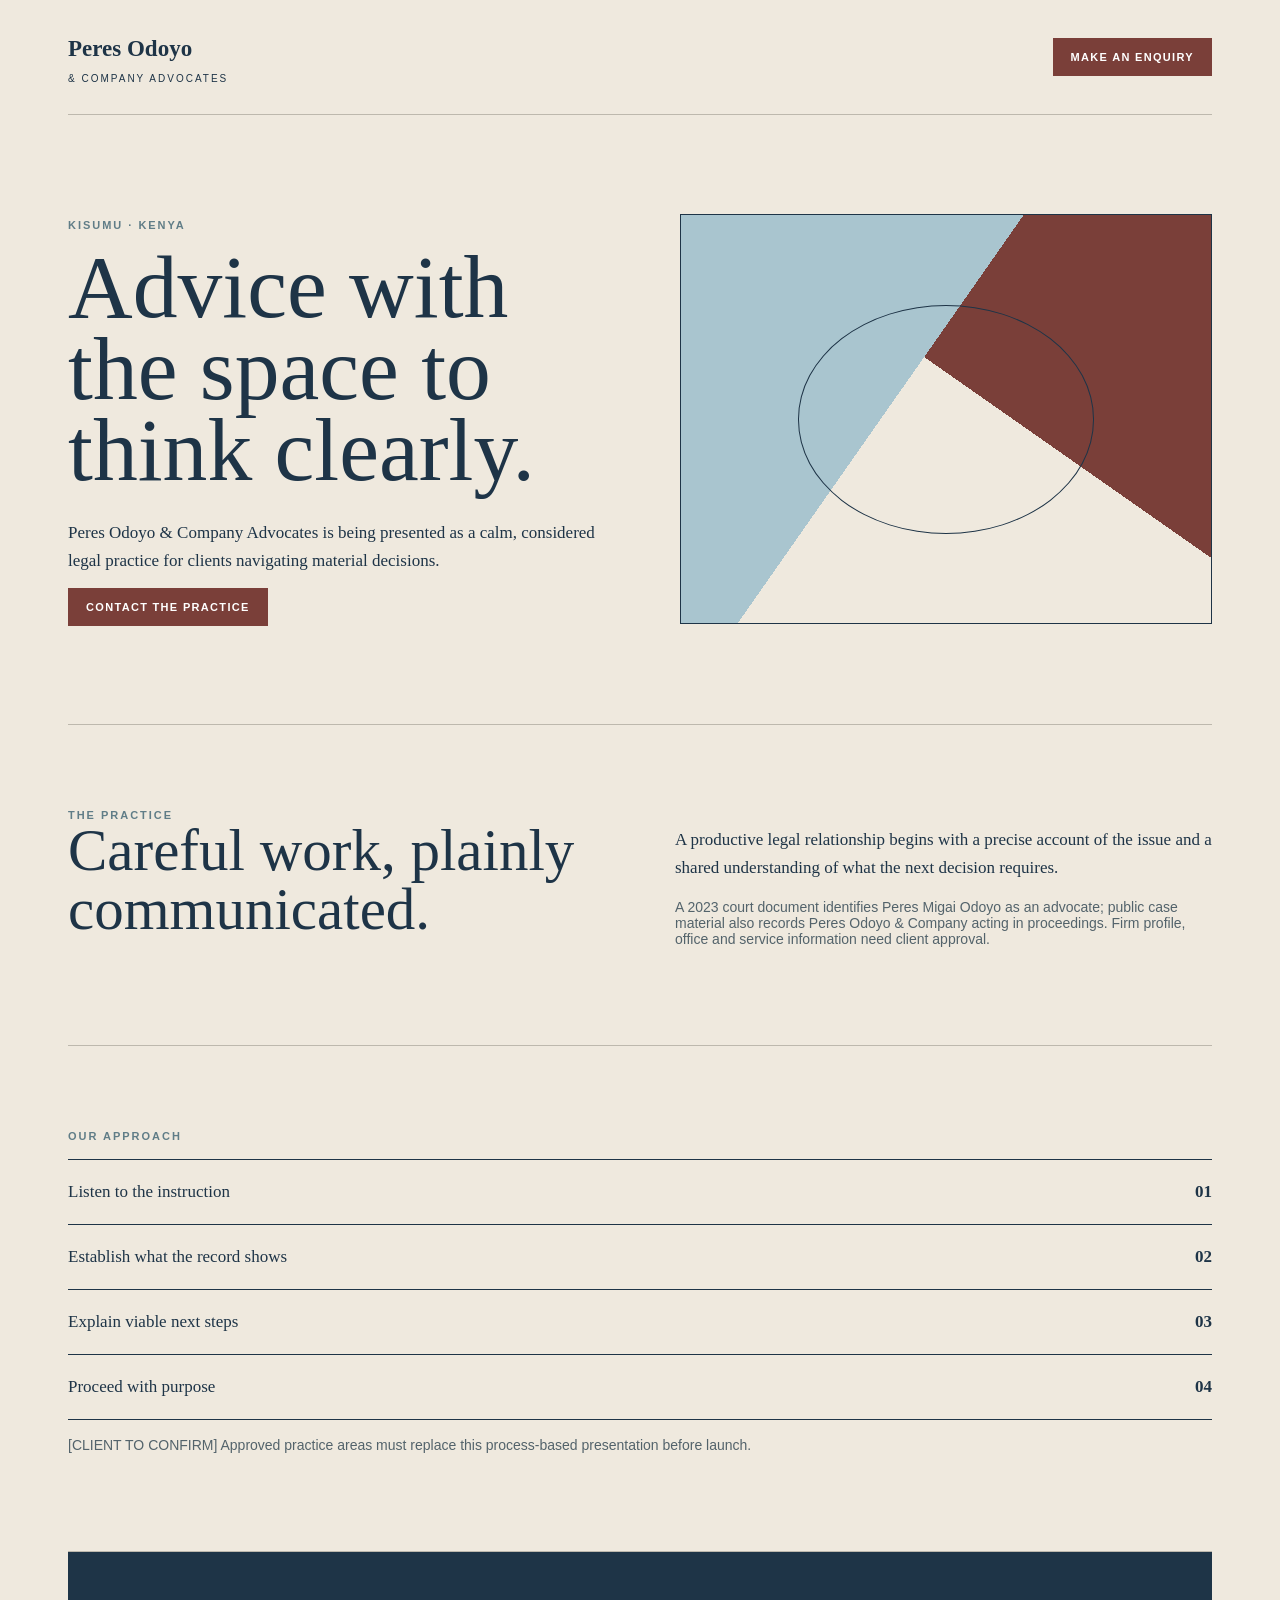
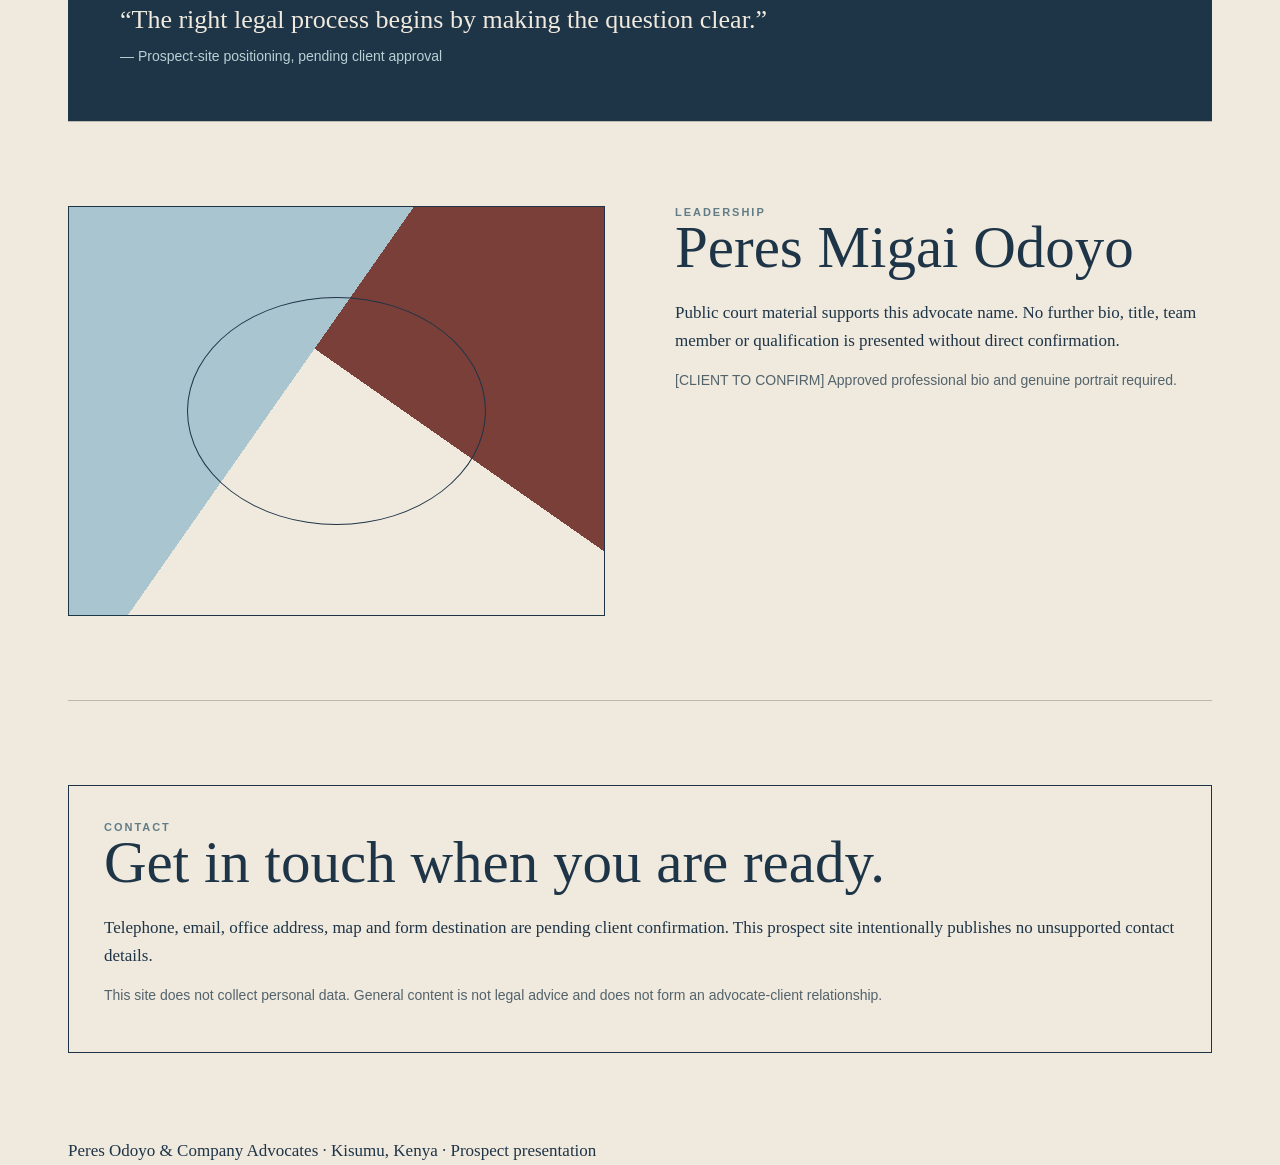
==== index.html @ 9a0f662a "Build initial Wakili Watech prospect site" ====
<!doctype html><html lang="en"><head><meta charset="utf-8"><meta name="viewport" content="width=device-width,initial-scale=1"><title>Peres Odoyo & Company Advocates | Kisumu</title><meta name="description" content="Peres Odoyo & Company Advocates — legal counsel in Kisumu, Kenya."><meta name="robots" content="noindex,nofollow"><link rel="canonical" href="https://peres-odoyo-advocates.vercel.app/"><style>:root{--ink:#1e3447;--sky:#a9c5cf;--sand:#efe9de;--accent:#7a3f39}*{box-sizing:border-box}body{margin:0;background:var(--sand);color:var(--ink);font:17px/1.65 Georgia,serif}a{color:inherit}header,main,footer{max-width:1200px;margin:auto;padding-inline:28px}header{padding-block:30px;display:flex;justify-content:space-between;align-items:center}.logo{font-size:23px;font-weight:bold}.logo small{display:block;font:10px Arial;letter-spacing:.2em;margin-top:5px}.button{background:var(--accent);padding:13px 18px;color:#fff;text-decoration:none;font:700 11px Arial;letter-spacing:.12em;text-transform:uppercase}.hero{min-height:610px;display:grid;grid-template-columns:1fr 1fr;gap:80px;align-items:center}.hero h1{font:500 clamp(52px,7vw,94px)/.91 Georgia,serif;margin:15px 0 28px}.label{font:700 11px Arial;letter-spacing:.18em;text-transform:uppercase;color:#607d87}.art{height:410px;background:linear-gradient(125deg,var(--sky) 0 42%,transparent 42%),linear-gradient(35deg,transparent 0 56%,var(--accent) 56%);border:1px solid var(--ink);position:relative}.art:after{content:"";position:absolute;inset:22%;border:1px solid var(--ink);border-radius:50%}section{padding:84px 0;border-top:1px solid #bdb8ad}.pair{display:grid;grid-template-columns:1fr 1fr;gap:70px}h2{font:500 clamp(36px,5vw,59px)/1 Georgia,serif;margin:0 0 22px}.list{padding:0;list-style:none;border-top:1px solid var(--ink)}.list li{padding:18px 0;border-bottom:1px solid var(--ink);display:flex;justify-content:space-between}.quote{background:var(--ink);color:var(--sand);padding:52px;font-size:26px;line-height:1.25}.small{font:14px Arial;color:#53636b}.contact{border:1px solid var(--ink);padding:35px}@media(max-width:700px){.hero,.pair{grid-template-columns:1fr;gap:38px}.hero{padding:55px 0}.art{height:260px}section{padding:60px 0}}</style></head><body><header><div class="logo">Peres Odoyo <small>& COMPANY ADVOCATES</small></div><a class="button" href="#contact">Make an enquiry</a></header><main><section class="hero"><div><div class="label">Kisumu · Kenya</div><h1>Advice with the space to think clearly.</h1><p>Peres Odoyo & Company Advocates is being presented as a calm, considered legal practice for clients navigating material decisions.</p><a class="button" href="#contact">Contact the practice</a></div><div class="art" aria-hidden="true"></div></section><section class="pair" id="about"><div><div class="label">The practice</div><h2>Careful work, plainly communicated.</h2></div><div><p>A productive legal relationship begins with a precise account of the issue and a shared understanding of what the next decision requires.</p><p class="small">A 2023 court document identifies Peres Migai Odoyo as an advocate; public case material also records Peres Odoyo & Company acting in proceedings. Firm profile, office and service information need client approval.</p></div></section><section id="approach"><div class="label">Our approach</div><ul class="list"><li><span>Listen to the instruction</span><b>01</b></li><li><span>Establish what the record shows</span><b>02</b></li><li><span>Explain viable next steps</span><b>03</b></li><li><span>Proceed with purpose</span><b>04</b></li></ul><p class="small">[CLIENT TO CONFIRM] Approved practice areas must replace this process-based presentation before launch.</p></section><section class="quote">“The right legal process begins by making the question clear.”<br><span class="small" style="color:#b9d0d4">— Prospect-site positioning, pending client approval</span></section><section class="pair" id="people"><div class="art" aria-label="Client-supplied portrait required"></div><div><div class="label">Leadership</div><h2>Peres Migai Odoyo</h2><p>Public court material supports this advocate name. No further bio, title, team member or qualification is presented without direct confirmation.</p><p class="small">[CLIENT TO CONFIRM] Approved professional bio and genuine portrait required.</p></div></section><section id="contact"><div class="contact"><div class="label">Contact</div><h2>Get in touch when you are ready.</h2><p>Telephone, email, office address, map and form destination are pending client confirmation. This prospect site intentionally publishes no unsupported contact details.</p><p class="small">This site does not collect personal data. General content is not legal advice and does not form an advocate-client relationship.</p></div></section></main><footer>Peres Odoyo & Company Advocates · Kisumu, Kenya · Prospect presentation</footer></body></html>
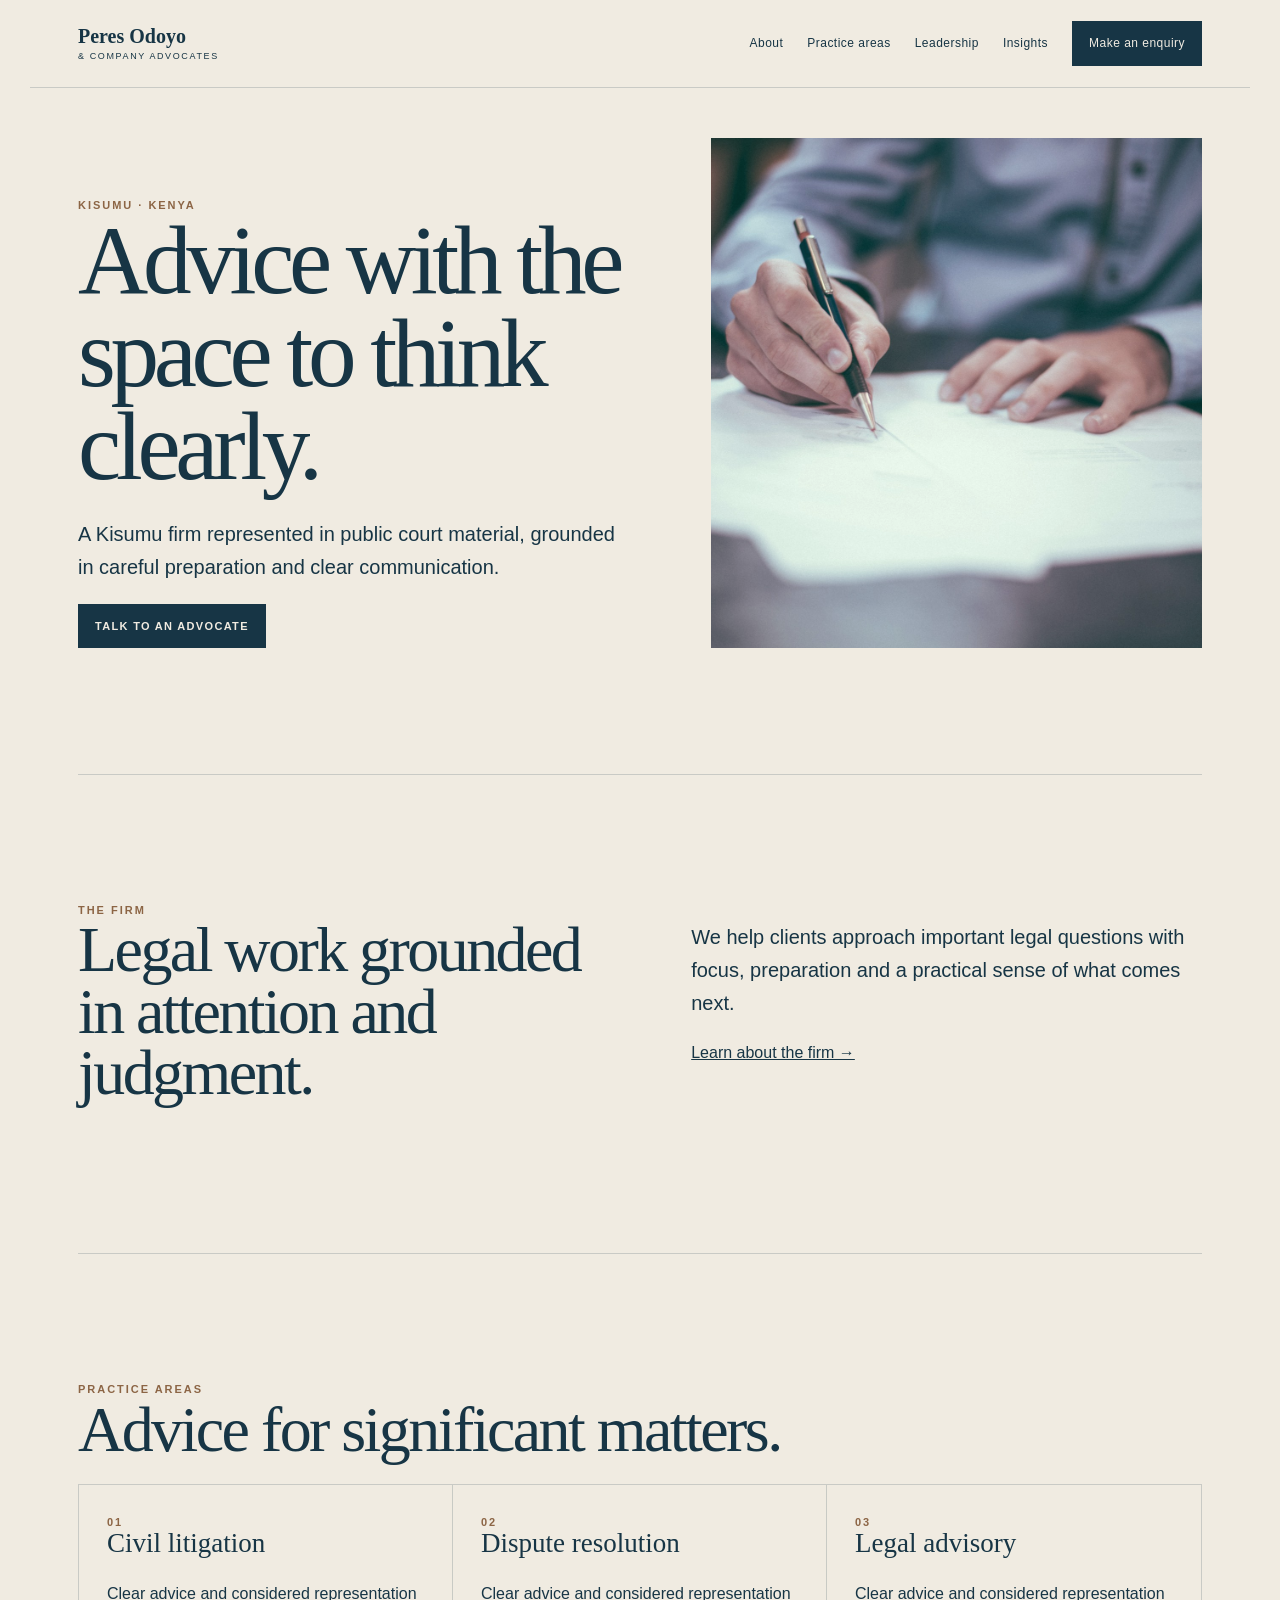
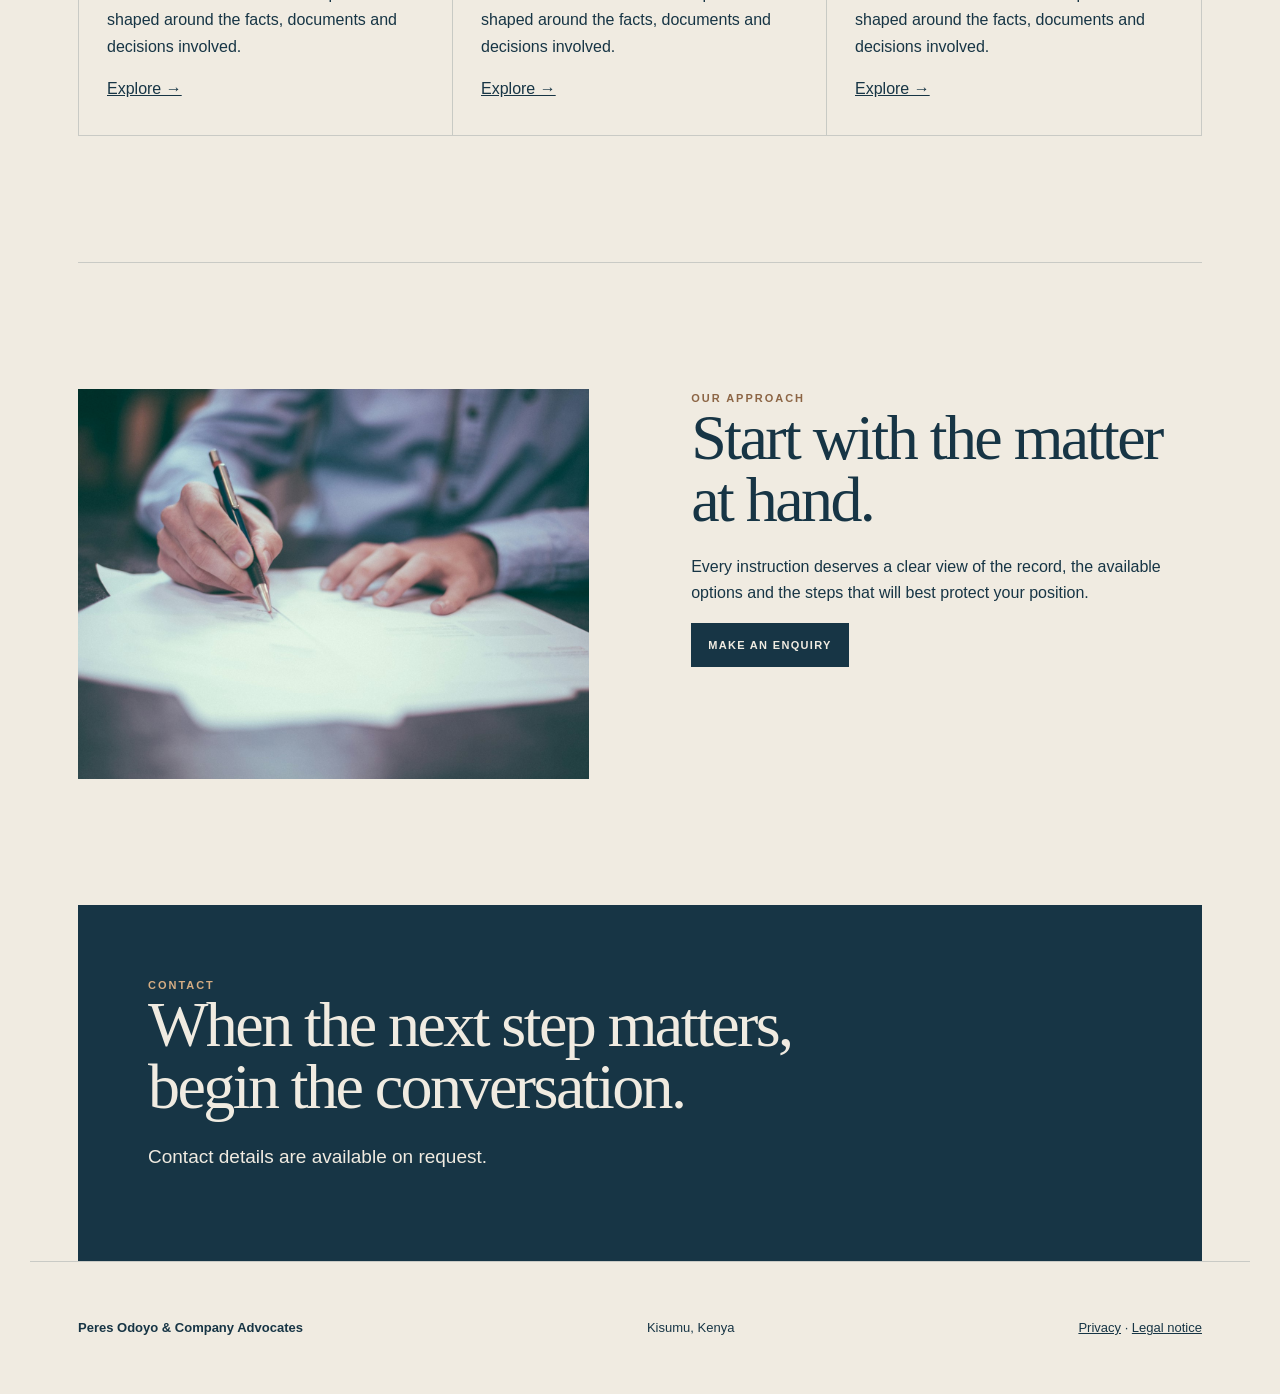
==== commit b0c59507: "Rebuild as full editorial law firm website" ====
--- a/index.html
+++ b/index.html
@@ -1 +1 @@
-<!doctype html><html lang="en"><head><meta charset="utf-8"><meta name="viewport" content="width=device-width,initial-scale=1"><title>Peres Odoyo & Company Advocates | Kisumu</title><meta name="description" content="Peres Odoyo & Company Advocates — legal counsel in Kisumu, Kenya."><meta name="robots" content="noindex,nofollow"><link rel="canonical" href="https://peres-odoyo-advocates.vercel.app/"><style>:root{--ink:#1e3447;--sky:#a9c5cf;--sand:#efe9de;--accent:#7a3f39}*{box-sizing:border-box}body{margin:0;background:var(--sand);color:var(--ink);font:17px/1.65 Georgia,serif}a{color:inherit}header,main,footer{max-width:1200px;margin:auto;padding-inline:28px}header{padding-block:30px;display:flex;justify-content:space-between;align-items:center}.logo{font-size:23px;font-weight:bold}.logo small{display:block;font:10px Arial;letter-spacing:.2em;margin-top:5px}.button{background:var(--accent);padding:13px 18px;color:#fff;text-decoration:none;font:700 11px Arial;letter-spacing:.12em;text-transform:uppercase}.hero{min-height:610px;display:grid;grid-template-columns:1fr 1fr;gap:80px;align-items:center}.hero h1{font:500 clamp(52px,7vw,94px)/.91 Georgia,serif;margin:15px 0 28px}.label{font:700 11px Arial;letter-spacing:.18em;text-transform:uppercase;color:#607d87}.art{height:410px;background:linear-gradient(125deg,var(--sky) 0 42%,transparent 42%),linear-gradient(35deg,transparent 0 56%,var(--accent) 56%);border:1px solid var(--ink);position:relative}.art:after{content:"";position:absolute;inset:22%;border:1px solid var(--ink);border-radius:50%}section{padding:84px 0;border-top:1px solid #bdb8ad}.pair{display:grid;grid-template-columns:1fr 1fr;gap:70px}h2{font:500 clamp(36px,5vw,59px)/1 Georgia,serif;margin:0 0 22px}.list{padding:0;list-style:none;border-top:1px solid var(--ink)}.list li{padding:18px 0;border-bottom:1px solid var(--ink);display:flex;justify-content:space-between}.quote{background:var(--ink);color:var(--sand);padding:52px;font-size:26px;line-height:1.25}.small{font:14px Arial;color:#53636b}.contact{border:1px solid var(--ink);padding:35px}@media(max-width:700px){.hero,.pair{grid-template-columns:1fr;gap:38px}.hero{padding:55px 0}.art{height:260px}section{padding:60px 0}}</style></head><body><header><div class="logo">Peres Odoyo <small>& COMPANY ADVOCATES</small></div><a class="button" href="#contact">Make an enquiry</a></header><main><section class="hero"><div><div class="label">Kisumu · Kenya</div><h1>Advice with the space to think clearly.</h1><p>Peres Odoyo & Company Advocates is being presented as a calm, considered legal practice for clients navigating material decisions.</p><a class="button" href="#contact">Contact the practice</a></div><div class="art" aria-hidden="true"></div></section><section class="pair" id="about"><div><div class="label">The practice</div><h2>Careful work, plainly communicated.</h2></div><div><p>A productive legal relationship begins with a precise account of the issue and a shared understanding of what the next decision requires.</p><p class="small">A 2023 court document identifies Peres Migai Odoyo as an advocate; public case material also records Peres Odoyo & Company acting in proceedings. Firm profile, office and service information need client approval.</p></div></section><section id="approach"><div class="label">Our approach</div><ul class="list"><li><span>Listen to the instruction</span><b>01</b></li><li><span>Establish what the record shows</span><b>02</b></li><li><span>Explain viable next steps</span><b>03</b></li><li><span>Proceed with purpose</span><b>04</b></li></ul><p class="small">[CLIENT TO CONFIRM] Approved practice areas must replace this process-based presentation before launch.</p></section><section class="quote">“The right legal process begins by making the question clear.”<br><span class="small" style="color:#b9d0d4">— Prospect-site positioning, pending client approval</span></section><section class="pair" id="people"><div class="art" aria-label="Client-supplied portrait required"></div><div><div class="label">Leadership</div><h2>Peres Migai Odoyo</h2><p>Public court material supports this advocate name. No further bio, title, team member or qualification is presented without direct confirmation.</p><p class="small">[CLIENT TO CONFIRM] Approved professional bio and genuine portrait required.</p></div></section><section id="contact"><div class="contact"><div class="label">Contact</div><h2>Get in touch when you are ready.</h2><p>Telephone, email, office address, map and form destination are pending client confirmation. This prospect site intentionally publishes no unsupported contact details.</p><p class="small">This site does not collect personal data. General content is not legal advice and does not form an advocate-client relationship.</p></div></section></main><footer>Peres Odoyo & Company Advocates · Kisumu, Kenya · Prospect presentation</footer></body></html>
+<!doctype html><html lang="en"><head><meta charset="utf-8"><meta name="viewport" content="width=device-width,initial-scale=1"><title>Peres Odoyo & Company Advocates</title><meta name="description" content="Peres Odoyo & Company Advocates — legal counsel in Kisumu, Kenya."><link rel="canonical" href="https://peres-odoyo-advocates.vercel.app/"><meta property="og:title" content="Peres Odoyo & Company Advocates"><meta property="og:description" content="Peres Odoyo & Company Advocates — legal counsel in Kisumu, Kenya."><meta property="og:image" content="https://peres-odoyo-advocates.vercel.app/assets/hero.jpg"><meta name="twitter:card" content="summary_large_image"><link rel="manifest" href="/manifest.webmanifest"><link rel="preload" as="image" href="/assets/hero.jpg"><style>:root{--ink:#173545;--paper:#f0ebe1;--accent:#b47d4b;--line:color-mix(in srgb,var(--ink) 18%,transparent)}*{box-sizing:border-box}html{scroll-behavior:smooth}body{margin:0;background:var(--paper);color:var(--ink);font:16px/1.65 Arial,sans-serif}a{color:inherit}header,main,footer{max-width:1220px;margin:auto;padding-inline:clamp(20px,4vw,48px)}header{height:88px;display:flex;align-items:center;justify-content:space-between;border-bottom:1px solid var(--line)}.logo{text-decoration:none;font:600 20px/1 Georgia,serif}.logo small{display:block;font:9px Arial;letter-spacing:.18em;margin-top:5px}nav{display:flex;align-items:center;gap:24px;font-size:12px;letter-spacing:.04em}nav a{text-decoration:none}.navcta,.button{background:var(--ink);color:var(--paper);padding:13px 17px}.menu{display:none}section{padding:clamp(68px,10vw,126px) 0;border-top:1px solid var(--line)}.hero{border:0;padding-top:50px;display:grid;grid-template-columns:1.05fr .95fr;gap:clamp(32px,7vw,90px);align-items:end;min-height:640px}.kicker{font-size:11px;font-weight:700;letter-spacing:.18em;text-transform:uppercase;color:#8c6545}h1,h2,h3{font-family:Georgia,serif;font-weight:500;line-height:.96;margin:0 0 24px}h1{font-size:clamp(54px,7.6vw,106px);letter-spacing:-.055em}h2{font-size:clamp(38px,5vw,66px);letter-spacing:-.04em}.hero p,.intro{font-size:20px;max-width:570px}.heroimg{width:100%;height:510px;object-fit:cover;display:block;filter:saturate(.8) contrast(1.03)}.button{display:inline-block;text-decoration:none;font-size:11px;letter-spacing:.12em;text-transform:uppercase;font-weight:bold}.twocol{display:grid;grid-template-columns:1fr 1fr;gap:clamp(35px,8vw,110px)}.cards{display:grid;grid-template-columns:repeat(3,1fr);border:1px solid var(--line)}.card{padding:28px;border-right:1px solid var(--line);min-height:250px}.card:last-child{border:0}.card h3{font-size:27px}.wideimage{width:100%;height:390px;object-fit:cover}.band{background:var(--ink);color:var(--paper);padding:clamp(36px,6vw,70px)}.band h2{max-width:700px}.details{font-size:19px}.legal{font-size:14px;max-width:760px;color:color-mix(in srgb,var(--ink) 74%,transparent)}footer{padding-block:55px;font-size:13px;border-top:1px solid var(--line)}footer div{display:flex;justify-content:space-between;gap:20px;flex-wrap:wrap}.pagehero{padding:110px 0 72px}.list{padding:0;margin:35px 0;list-style:none;border-top:1px solid var(--line)}.list li{padding:25px 0;border-bottom:1px solid var(--line);display:grid;grid-template-columns:1fr 2fr;gap:30px}.list b{font:500 30px Georgia,serif}@media(max-width:760px){header{height:76px}nav{display:none}.menu{display:block;border:0;background:none;color:var(--ink);font:12px Arial;letter-spacing:.1em;text-transform:uppercase}.hero,.twocol{grid-template-columns:1fr}.hero{min-height:auto;padding-top:60px}.heroimg{height:350px}.cards{grid-template-columns:1fr}.card{border-right:0;border-bottom:1px solid var(--line);min-height:0}.card:last-child{border-bottom:0}.list li{grid-template-columns:1fr;gap:9px}section{padding:70px 0}}@media(prefers-reduced-motion:reduce){html{scroll-behavior:auto}}</style><script type="application/ld+json">{"@context":"https://schema.org","@type":"LegalService","name":"Peres Odoyo & Company Advocates","address":{"@type":"PostalAddress","addressLocality":"Kisumu","addressCountry":"KE"}}</script></head><body><header><a class="logo" href="/">Peres Odoyo<small>& COMPANY ADVOCATES</small></a><button class="menu" aria-label="Open navigation">Menu</button><nav><a href="/about.html">About</a><a href="/practice-areas.html">Practice areas</a><a href="/about.html#leadership">Leadership</a><a href="/insights.html">Insights</a><a href="/contact.html" class="navcta">Make an enquiry</a></nav></header><main><section class="hero"><div><div class="kicker">Kisumu · Kenya</div><h1>Advice with the space to think clearly.</h1><p>A Kisumu firm represented in public court material, grounded in careful preparation and clear communication.</p><a class="button" href="/contact.html">Talk to an advocate</a></div><img class="heroimg" src="/assets/hero.jpg" alt="Quiet document preparation"></section><section class="twocol"><div><div class="kicker">The firm</div><h2>Legal work grounded in attention and judgment.</h2></div><div><p class="intro">We help clients approach important legal questions with focus, preparation and a practical sense of what comes next.</p><a href="/about.html">Learn about the firm →</a></div></section><section><div class="kicker">Practice areas</div><h2>Advice for significant matters.</h2><div class="cards"><article class="card"><div class="kicker">01</div><h3>Civil litigation</h3><p>Clear advice and considered representation shaped around the facts, documents and decisions involved.</p><a href="/practice-areas.html">Explore →</a></article><article class="card"><div class="kicker">02</div><h3>Dispute resolution</h3><p>Clear advice and considered representation shaped around the facts, documents and decisions involved.</p><a href="/practice-areas.html">Explore →</a></article><article class="card"><div class="kicker">03</div><h3>Legal advisory</h3><p>Clear advice and considered representation shaped around the facts, documents and decisions involved.</p><a href="/practice-areas.html">Explore →</a></article></div></section><section class="twocol"><img class="wideimage" src="/assets/editorial.jpg" alt="Professional documents and workspace"><div><div class="kicker">Our approach</div><h2>Start with the matter at hand.</h2><p>Every instruction deserves a clear view of the record, the available options and the steps that will best protect your position.</p><a class="button" href="/contact.html">Make an enquiry</a></div></section><section class="band"><div class="kicker" style="color:#d5ad83">Contact</div><h2>When the next step matters, begin the conversation.</h2><p class="details">Contact details are available on request.</p></section></main><footer><div><strong>Peres Odoyo & Company Advocates</strong><span>Kisumu, Kenya</span><span><a href="/privacy.html">Privacy</a> · <a href="/terms.html">Legal notice</a></span></div></footer></body></html>
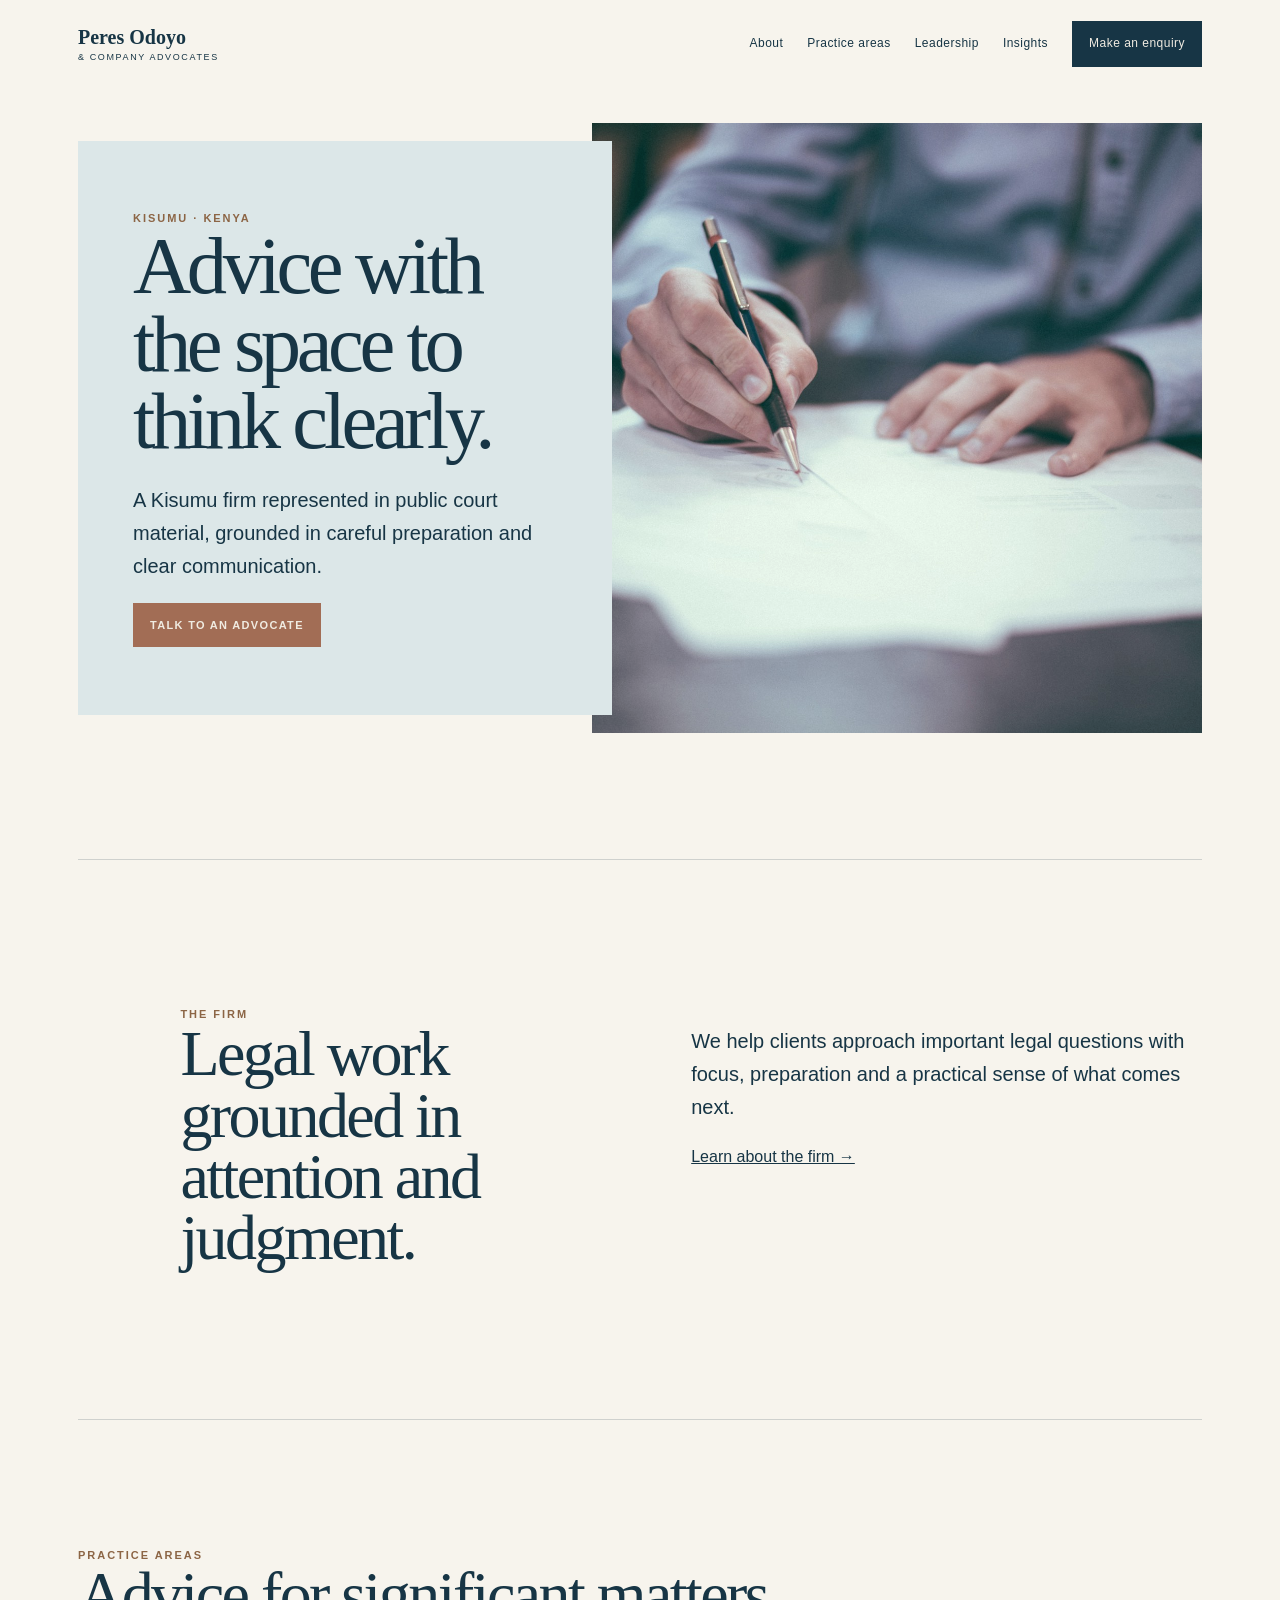
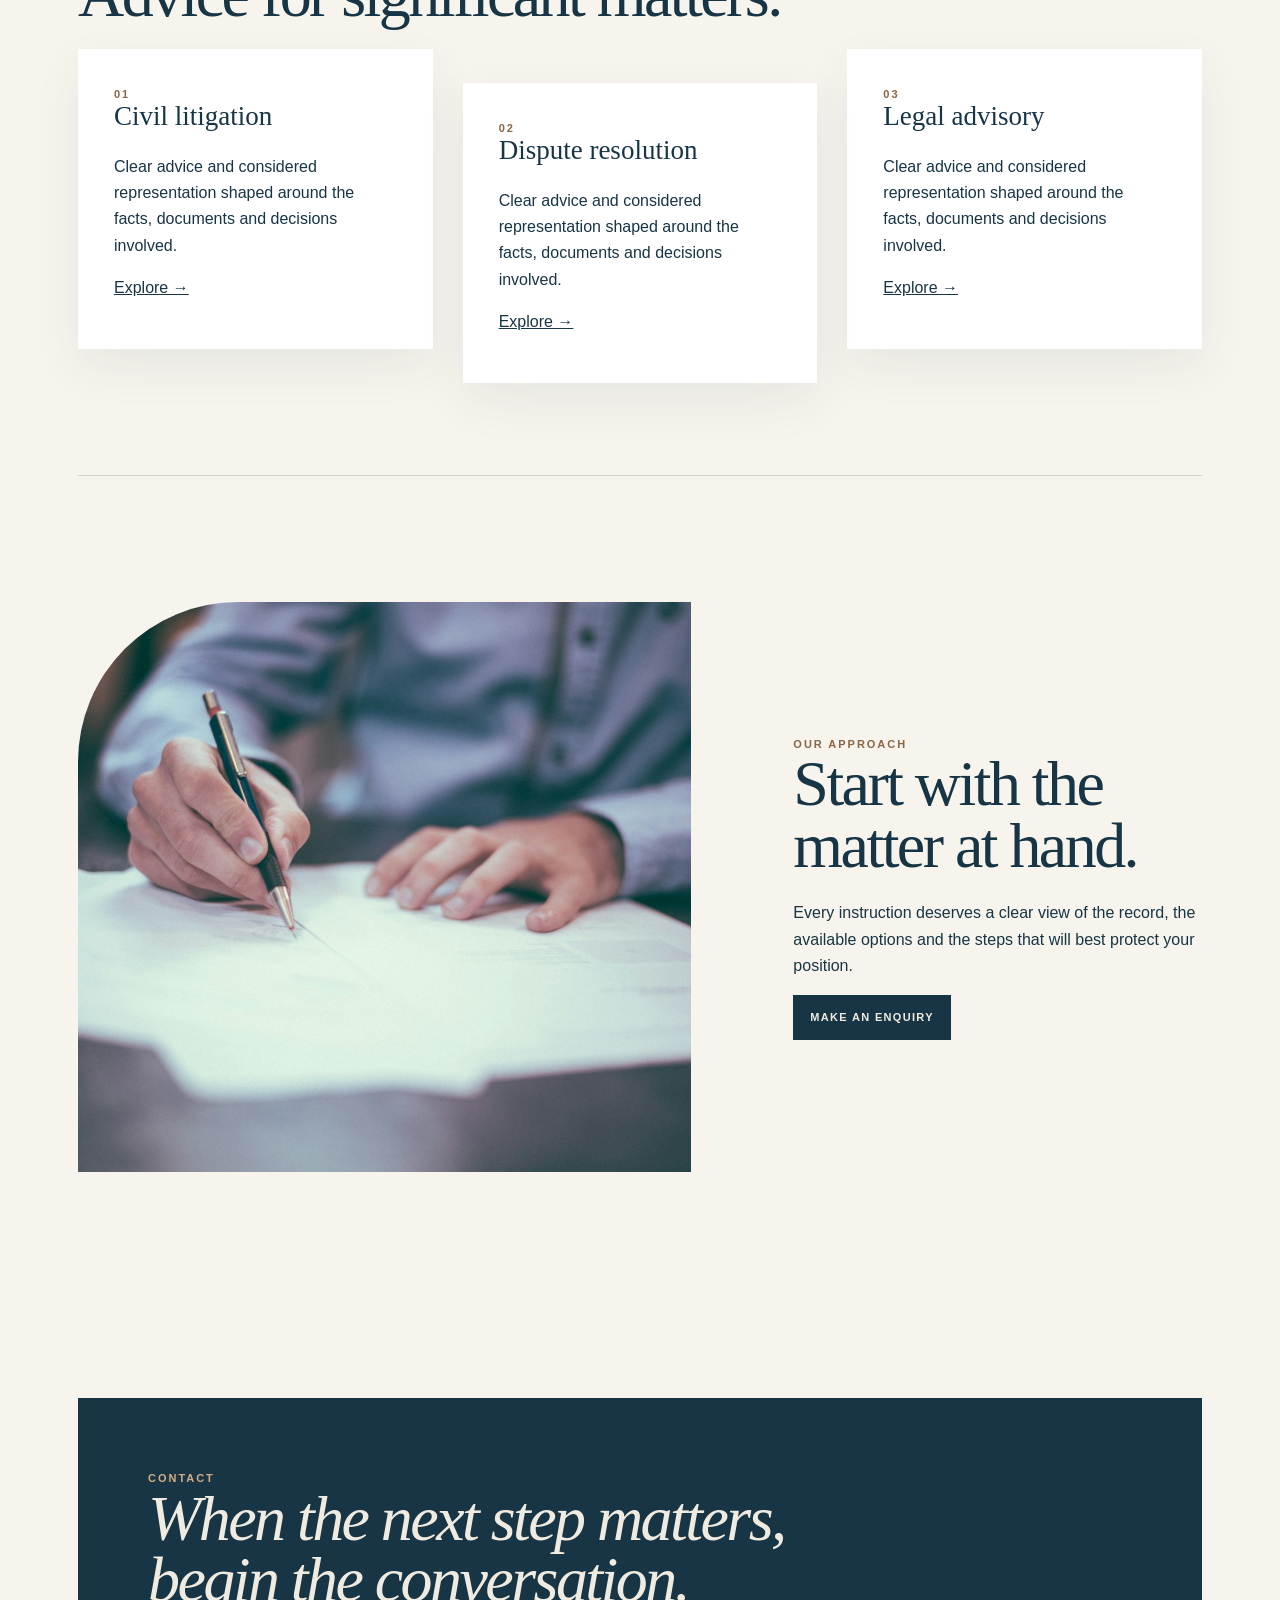
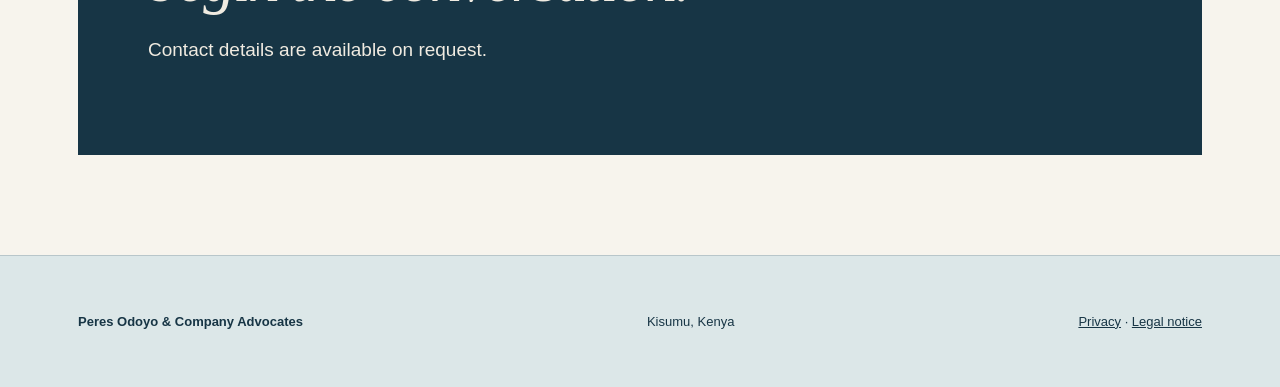
==== commit 891901cc: "Replace shared template with distinct portfolio-led design" ====
--- a/index.html
+++ b/index.html
@@ -1 +1 @@
-<!doctype html><html lang="en"><head><meta charset="utf-8"><meta name="viewport" content="width=device-width,initial-scale=1"><title>Peres Odoyo & Company Advocates</title><meta name="description" content="Peres Odoyo & Company Advocates — legal counsel in Kisumu, Kenya."><link rel="canonical" href="https://peres-odoyo-advocates.vercel.app/"><meta property="og:title" content="Peres Odoyo & Company Advocates"><meta property="og:description" content="Peres Odoyo & Company Advocates — legal counsel in Kisumu, Kenya."><meta property="og:image" content="https://peres-odoyo-advocates.vercel.app/assets/hero.jpg"><meta name="twitter:card" content="summary_large_image"><link rel="manifest" href="/manifest.webmanifest"><link rel="preload" as="image" href="/assets/hero.jpg"><style>:root{--ink:#173545;--paper:#f0ebe1;--accent:#b47d4b;--line:color-mix(in srgb,var(--ink) 18%,transparent)}*{box-sizing:border-box}html{scroll-behavior:smooth}body{margin:0;background:var(--paper);color:var(--ink);font:16px/1.65 Arial,sans-serif}a{color:inherit}header,main,footer{max-width:1220px;margin:auto;padding-inline:clamp(20px,4vw,48px)}header{height:88px;display:flex;align-items:center;justify-content:space-between;border-bottom:1px solid var(--line)}.logo{text-decoration:none;font:600 20px/1 Georgia,serif}.logo small{display:block;font:9px Arial;letter-spacing:.18em;margin-top:5px}nav{display:flex;align-items:center;gap:24px;font-size:12px;letter-spacing:.04em}nav a{text-decoration:none}.navcta,.button{background:var(--ink);color:var(--paper);padding:13px 17px}.menu{display:none}section{padding:clamp(68px,10vw,126px) 0;border-top:1px solid var(--line)}.hero{border:0;padding-top:50px;display:grid;grid-template-columns:1.05fr .95fr;gap:clamp(32px,7vw,90px);align-items:end;min-height:640px}.kicker{font-size:11px;font-weight:700;letter-spacing:.18em;text-transform:uppercase;color:#8c6545}h1,h2,h3{font-family:Georgia,serif;font-weight:500;line-height:.96;margin:0 0 24px}h1{font-size:clamp(54px,7.6vw,106px);letter-spacing:-.055em}h2{font-size:clamp(38px,5vw,66px);letter-spacing:-.04em}.hero p,.intro{font-size:20px;max-width:570px}.heroimg{width:100%;height:510px;object-fit:cover;display:block;filter:saturate(.8) contrast(1.03)}.button{display:inline-block;text-decoration:none;font-size:11px;letter-spacing:.12em;text-transform:uppercase;font-weight:bold}.twocol{display:grid;grid-template-columns:1fr 1fr;gap:clamp(35px,8vw,110px)}.cards{display:grid;grid-template-columns:repeat(3,1fr);border:1px solid var(--line)}.card{padding:28px;border-right:1px solid var(--line);min-height:250px}.card:last-child{border:0}.card h3{font-size:27px}.wideimage{width:100%;height:390px;object-fit:cover}.band{background:var(--ink);color:var(--paper);padding:clamp(36px,6vw,70px)}.band h2{max-width:700px}.details{font-size:19px}.legal{font-size:14px;max-width:760px;color:color-mix(in srgb,var(--ink) 74%,transparent)}footer{padding-block:55px;font-size:13px;border-top:1px solid var(--line)}footer div{display:flex;justify-content:space-between;gap:20px;flex-wrap:wrap}.pagehero{padding:110px 0 72px}.list{padding:0;margin:35px 0;list-style:none;border-top:1px solid var(--line)}.list li{padding:25px 0;border-bottom:1px solid var(--line);display:grid;grid-template-columns:1fr 2fr;gap:30px}.list b{font:500 30px Georgia,serif}@media(max-width:760px){header{height:76px}nav{display:none}.menu{display:block;border:0;background:none;color:var(--ink);font:12px Arial;letter-spacing:.1em;text-transform:uppercase}.hero,.twocol{grid-template-columns:1fr}.hero{min-height:auto;padding-top:60px}.heroimg{height:350px}.cards{grid-template-columns:1fr}.card{border-right:0;border-bottom:1px solid var(--line);min-height:0}.card:last-child{border-bottom:0}.list li{grid-template-columns:1fr;gap:9px}section{padding:70px 0}}@media(prefers-reduced-motion:reduce){html{scroll-behavior:auto}}</style><script type="application/ld+json">{"@context":"https://schema.org","@type":"LegalService","name":"Peres Odoyo & Company Advocates","address":{"@type":"PostalAddress","addressLocality":"Kisumu","addressCountry":"KE"}}</script></head><body><header><a class="logo" href="/">Peres Odoyo<small>& COMPANY ADVOCATES</small></a><button class="menu" aria-label="Open navigation">Menu</button><nav><a href="/about.html">About</a><a href="/practice-areas.html">Practice areas</a><a href="/about.html#leadership">Leadership</a><a href="/insights.html">Insights</a><a href="/contact.html" class="navcta">Make an enquiry</a></nav></header><main><section class="hero"><div><div class="kicker">Kisumu · Kenya</div><h1>Advice with the space to think clearly.</h1><p>A Kisumu firm represented in public court material, grounded in careful preparation and clear communication.</p><a class="button" href="/contact.html">Talk to an advocate</a></div><img class="heroimg" src="/assets/hero.jpg" alt="Quiet document preparation"></section><section class="twocol"><div><div class="kicker">The firm</div><h2>Legal work grounded in attention and judgment.</h2></div><div><p class="intro">We help clients approach important legal questions with focus, preparation and a practical sense of what comes next.</p><a href="/about.html">Learn about the firm →</a></div></section><section><div class="kicker">Practice areas</div><h2>Advice for significant matters.</h2><div class="cards"><article class="card"><div class="kicker">01</div><h3>Civil litigation</h3><p>Clear advice and considered representation shaped around the facts, documents and decisions involved.</p><a href="/practice-areas.html">Explore →</a></article><article class="card"><div class="kicker">02</div><h3>Dispute resolution</h3><p>Clear advice and considered representation shaped around the facts, documents and decisions involved.</p><a href="/practice-areas.html">Explore →</a></article><article class="card"><div class="kicker">03</div><h3>Legal advisory</h3><p>Clear advice and considered representation shaped around the facts, documents and decisions involved.</p><a href="/practice-areas.html">Explore →</a></article></div></section><section class="twocol"><img class="wideimage" src="/assets/editorial.jpg" alt="Professional documents and workspace"><div><div class="kicker">Our approach</div><h2>Start with the matter at hand.</h2><p>Every instruction deserves a clear view of the record, the available options and the steps that will best protect your position.</p><a class="button" href="/contact.html">Make an enquiry</a></div></section><section class="band"><div class="kicker" style="color:#d5ad83">Contact</div><h2>When the next step matters, begin the conversation.</h2><p class="details">Contact details are available on request.</p></section></main><footer><div><strong>Peres Odoyo & Company Advocates</strong><span>Kisumu, Kenya</span><span><a href="/privacy.html">Privacy</a> · <a href="/terms.html">Legal notice</a></span></div></footer></body></html>+<!doctype html><html lang="en"><head><meta charset="utf-8"><meta name="viewport" content="width=device-width,initial-scale=1"><title>Peres Odoyo & Company Advocates</title><meta name="description" content="Peres Odoyo & Company Advocates — legal counsel in Kisumu, Kenya."><link rel="canonical" href="https://peres-odoyo-advocates.vercel.app/"><meta property="og:title" content="Peres Odoyo & Company Advocates"><meta property="og:description" content="Peres Odoyo & Company Advocates — legal counsel in Kisumu, Kenya."><meta property="og:image" content="https://peres-odoyo-advocates.vercel.app/assets/hero.jpg"><meta name="twitter:card" content="summary_large_image"><link rel="manifest" href="/manifest.webmanifest"><link rel="preload" as="image" href="/assets/hero.jpg"><style>:root{--ink:#173545;--paper:#f0ebe1;--accent:#b47d4b;--line:color-mix(in srgb,var(--ink) 18%,transparent)}*{box-sizing:border-box}html{scroll-behavior:smooth}body{margin:0;background:var(--paper);color:var(--ink);font:16px/1.65 Arial,sans-serif}a{color:inherit}header,main,footer{max-width:1220px;margin:auto;padding-inline:clamp(20px,4vw,48px)}header{height:88px;display:flex;align-items:center;justify-content:space-between;border-bottom:1px solid var(--line)}.logo{text-decoration:none;font:600 20px/1 Georgia,serif}.logo small{display:block;font:9px Arial;letter-spacing:.18em;margin-top:5px}nav{display:flex;align-items:center;gap:24px;font-size:12px;letter-spacing:.04em}nav a{text-decoration:none}.navcta,.button{background:var(--ink);color:var(--paper);padding:13px 17px}.menu{display:none}section{padding:clamp(68px,10vw,126px) 0;border-top:1px solid var(--line)}.hero{border:0;padding-top:50px;display:grid;grid-template-columns:1.05fr .95fr;gap:clamp(32px,7vw,90px);align-items:end;min-height:640px}.kicker{font-size:11px;font-weight:700;letter-spacing:.18em;text-transform:uppercase;color:#8c6545}h1,h2,h3{font-family:Georgia,serif;font-weight:500;line-height:.96;margin:0 0 24px}h1{font-size:clamp(54px,7.6vw,106px);letter-spacing:-.055em}h2{font-size:clamp(38px,5vw,66px);letter-spacing:-.04em}.hero p,.intro{font-size:20px;max-width:570px}.heroimg{width:100%;height:510px;object-fit:cover;display:block;filter:saturate(.8) contrast(1.03)}.button{display:inline-block;text-decoration:none;font-size:11px;letter-spacing:.12em;text-transform:uppercase;font-weight:bold}.twocol{display:grid;grid-template-columns:1fr 1fr;gap:clamp(35px,8vw,110px)}.cards{display:grid;grid-template-columns:repeat(3,1fr);border:1px solid var(--line)}.card{padding:28px;border-right:1px solid var(--line);min-height:250px}.card:last-child{border:0}.card h3{font-size:27px}.wideimage{width:100%;height:390px;object-fit:cover}.band{background:var(--ink);color:var(--paper);padding:clamp(36px,6vw,70px)}.band h2{max-width:700px}.details{font-size:19px}.legal{font-size:14px;max-width:760px;color:color-mix(in srgb,var(--ink) 74%,transparent)}footer{padding-block:55px;font-size:13px;border-top:1px solid var(--line)}footer div{display:flex;justify-content:space-between;gap:20px;flex-wrap:wrap}.pagehero{padding:110px 0 72px}.list{padding:0;margin:35px 0;list-style:none;border-top:1px solid var(--line)}.list li{padding:25px 0;border-bottom:1px solid var(--line);display:grid;grid-template-columns:1fr 2fr;gap:30px}.list b{font:500 30px Georgia,serif}@media(max-width:760px){header{height:76px}nav{display:none}.menu{display:block;border:0;background:none;color:var(--ink);font:12px Arial;letter-spacing:.1em;text-transform:uppercase}.hero,.twocol{grid-template-columns:1fr}.hero{min-height:auto;padding-top:60px}.heroimg{height:350px}.cards{grid-template-columns:1fr}.card{border-right:0;border-bottom:1px solid var(--line);min-height:0}.card:last-child{border-bottom:0}.list li{grid-template-columns:1fr;gap:9px}section{padding:70px 0}}@media(prefers-reduced-motion:reduce){html{scroll-behavior:auto}}</style><link rel="stylesheet" href="/assets/brand.css"><script type="application/ld+json">{"@context":"https://schema.org","@type":"LegalService","name":"Peres Odoyo & Company Advocates","address":{"@type":"PostalAddress","addressLocality":"Kisumu","addressCountry":"KE"}}</script></head><body><header><a class="logo" href="/">Peres Odoyo<small>& COMPANY ADVOCATES</small></a><button class="menu" aria-label="Open navigation">Menu</button><nav><a href="/about.html">About</a><a href="/practice-areas.html">Practice areas</a><a href="/about.html#leadership">Leadership</a><a href="/insights.html">Insights</a><a href="/contact.html" class="navcta">Make an enquiry</a></nav></header><main><section class="hero"><div><div class="kicker">Kisumu · Kenya</div><h1>Advice with the space to think clearly.</h1><p>A Kisumu firm represented in public court material, grounded in careful preparation and clear communication.</p><a class="button" href="/contact.html">Talk to an advocate</a></div><img class="heroimg" src="/assets/hero.jpg" alt="Quiet document preparation"></section><section class="twocol"><div><div class="kicker">The firm</div><h2>Legal work grounded in attention and judgment.</h2></div><div><p class="intro">We help clients approach important legal questions with focus, preparation and a practical sense of what comes next.</p><a href="/about.html">Learn about the firm →</a></div></section><section><div class="kicker">Practice areas</div><h2>Advice for significant matters.</h2><div class="cards"><article class="card"><div class="kicker">01</div><h3>Civil litigation</h3><p>Clear advice and considered representation shaped around the facts, documents and decisions involved.</p><a href="/practice-areas.html">Explore →</a></article><article class="card"><div class="kicker">02</div><h3>Dispute resolution</h3><p>Clear advice and considered representation shaped around the facts, documents and decisions involved.</p><a href="/practice-areas.html">Explore →</a></article><article class="card"><div class="kicker">03</div><h3>Legal advisory</h3><p>Clear advice and considered representation shaped around the facts, documents and decisions involved.</p><a href="/practice-areas.html">Explore →</a></article></div></section><section class="twocol"><img class="wideimage" src="/assets/editorial.jpg" alt="Professional documents and workspace"><div><div class="kicker">Our approach</div><h2>Start with the matter at hand.</h2><p>Every instruction deserves a clear view of the record, the available options and the steps that will best protect your position.</p><a class="button" href="/contact.html">Make an enquiry</a></div></section><section class="band"><div class="kicker" style="color:#d5ad83">Contact</div><h2>When the next step matters, begin the conversation.</h2><p class="details">Contact details are available on request.</p></section></main><footer><div><strong>Peres Odoyo & Company Advocates</strong><span>Kisumu, Kenya</span><span><a href="/privacy.html">Privacy</a> · <a href="/terms.html">Legal notice</a></span></div></footer><script src="/assets/site.js"></script></body></html>
--- a/assets/brand.css
+++ b/assets/brand.css
@@ -0,0 +1,3 @@
+/* Peres Odoyo — airy lake-blue magazine */
+:root{--accent:#a26d55}body{background:#f7f4ed}header{border:0}.logo{color:#173545}.hero{grid-template-columns:.82fr 1.18fr;min-height:720px;padding-top:35px;align-items:center}.hero>div{background:#dce7e8;padding:68px 55px;margin-right:-110px;z-index:2}.heroimg{height:610px}.hero h1{font-size:clamp(50px,6.3vw,88px)}.hero .button{background:#a26d55}.hero+section{padding-top:145px}.hero+section>div:first-child{padding-left:8vw}.cards{border:0;gap:30px}.card{border:0;background:#fff;box-shadow:0 18px 45px #17354512;min-height:300px;padding:36px}.card:nth-child(2){transform:translateY(34px)}.twocol:has(.wideimage){grid-template-columns:1.2fr .8fr;align-items:center}.wideimage{height:570px;border-radius:160px 0 0 0}.band{margin:100px 0;background:#173545}.band h2{font-style:italic}footer{background:#dce7e8;max-width:none;padding-inline:max(24px,calc((100vw - 1124px)/2))}@media(max-width:760px){.hero{grid-template-columns:1fr}.hero>div{margin:0;padding:45px 28px}.heroimg{height:390px}.hero+section{padding-top:75px}.hero+section>div:first-child{padding-left:0}.card:nth-child(2){transform:none}.twocol:has(.wideimage){grid-template-columns:1fr}.wideimage{height:360px}.band{margin:55px 0}}
+@media(max-width:760px){header nav.open{display:flex;position:absolute;z-index:20;top:76px;left:0;right:0;padding:28px;background:#f7f4ed;flex-direction:column;align-items:flex-start}.menu{z-index:21}}
